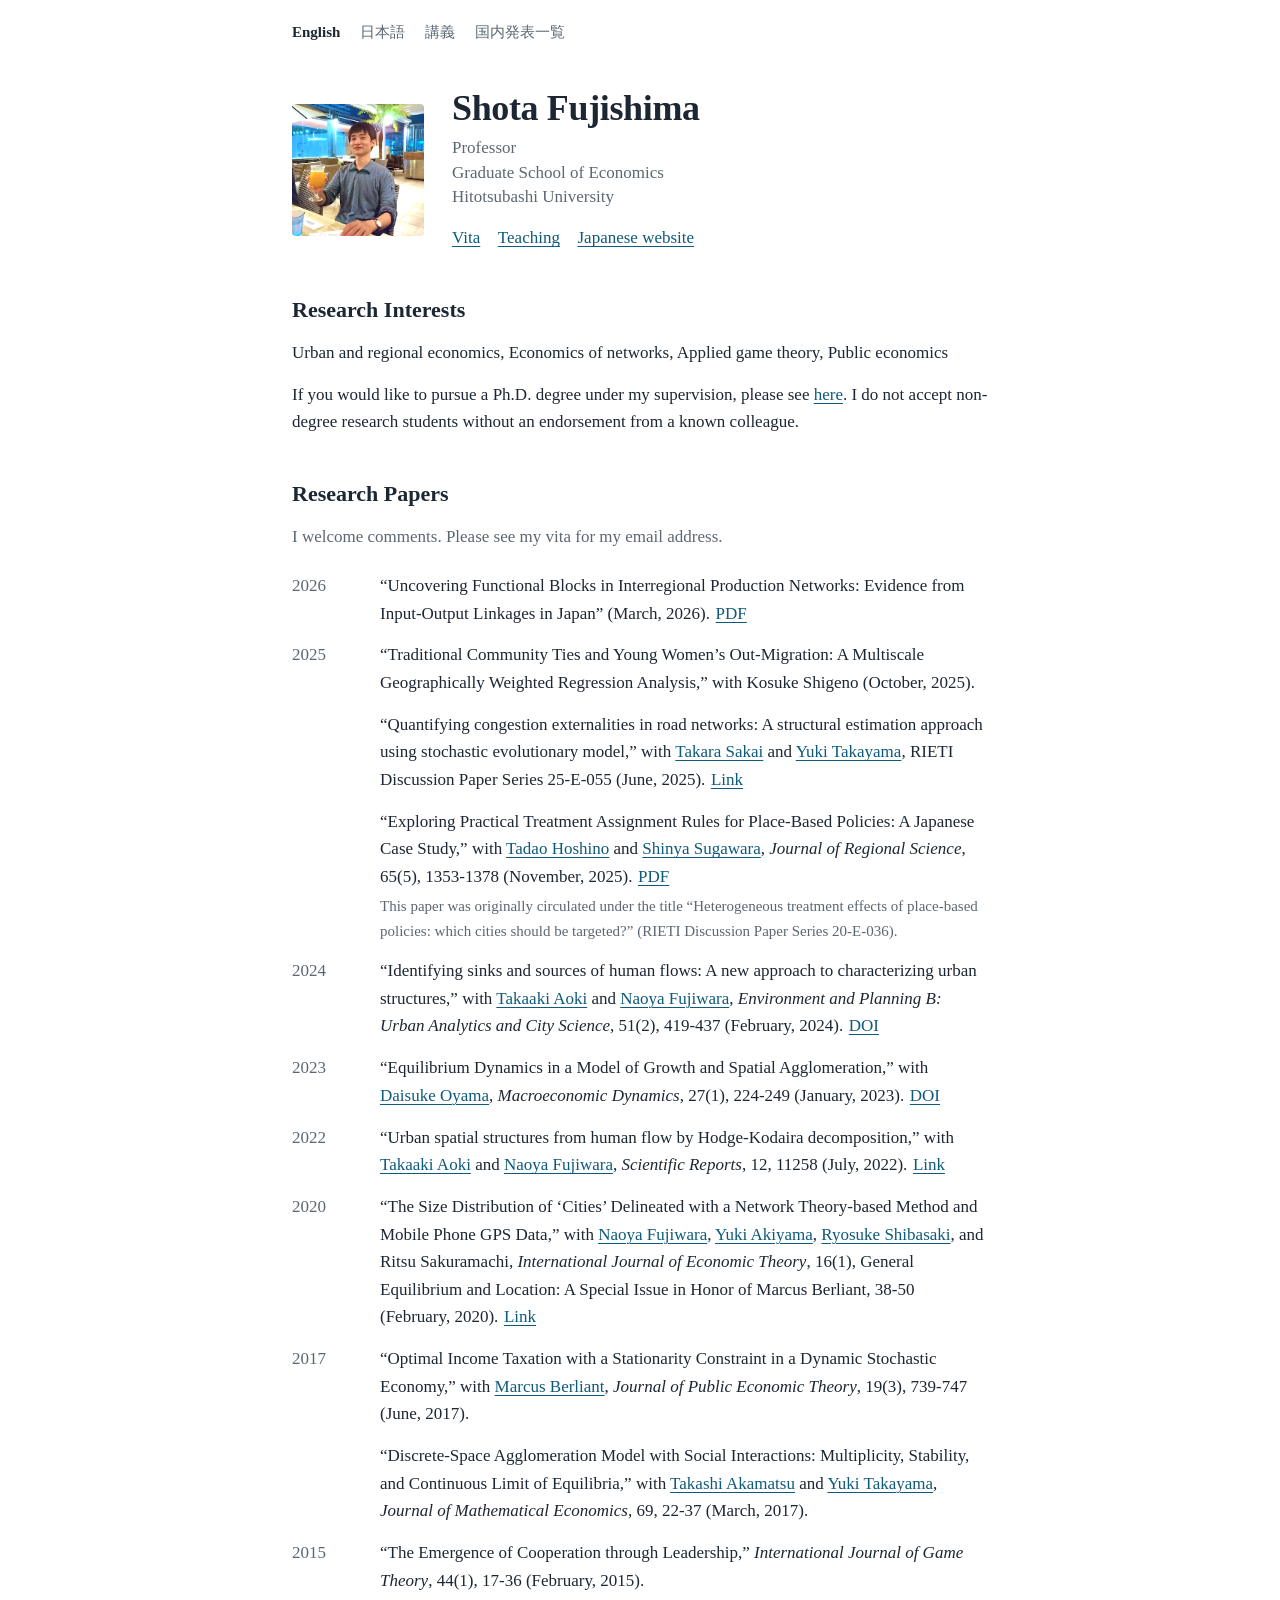
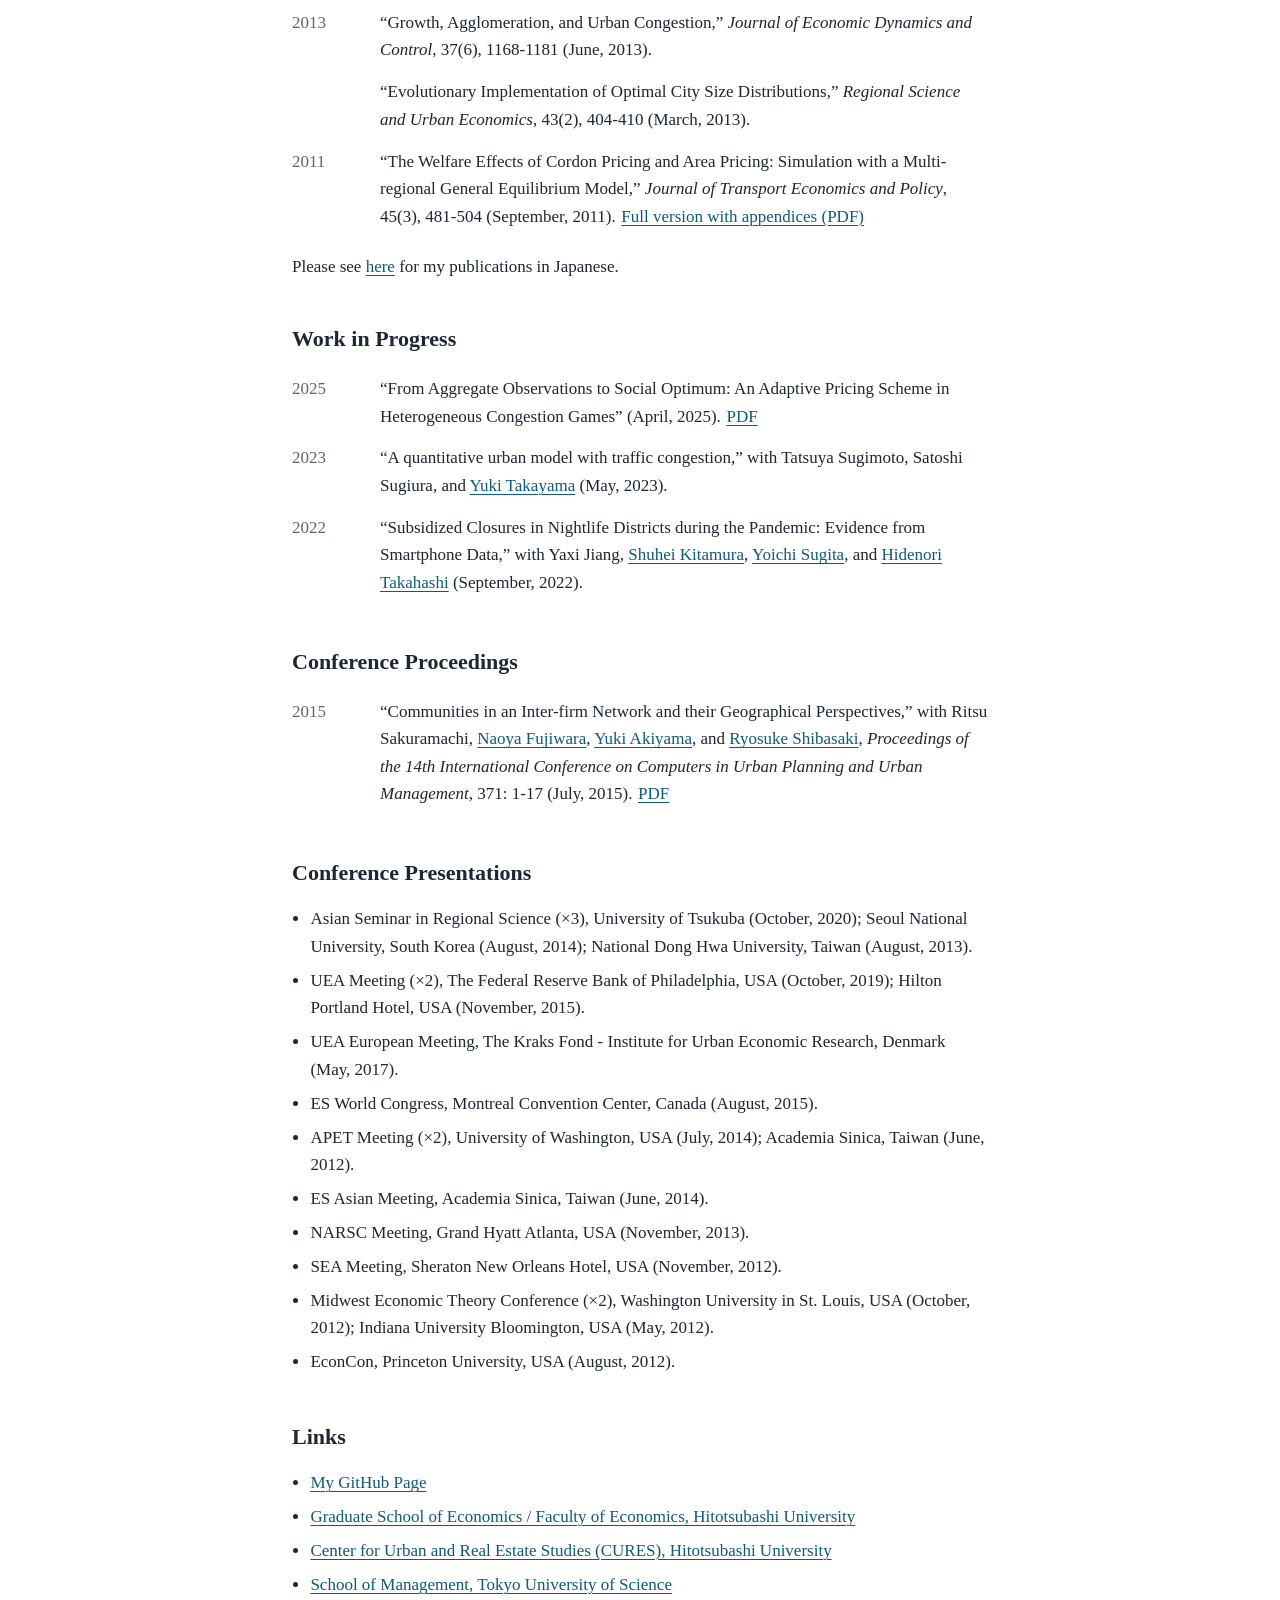
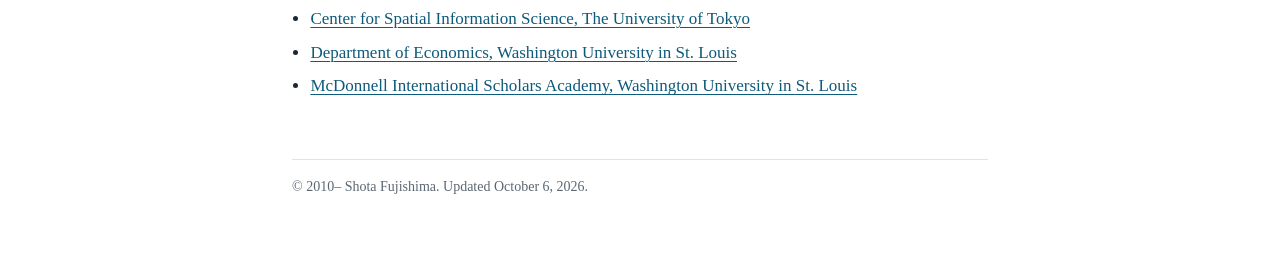
==== index.html @ 6ab90890 "Update site 2026-10-06" ====
<!doctype html>
<html lang="en">
<head>
<meta charset="utf-8">
<meta name="viewport" content="width=device-width, initial-scale=1">
<title>Shota Fujishima</title>
<meta name="description" content="Shota Fujishima, Professor, Graduate School of Economics, Hitotsubashi University">
<link rel="stylesheet" href="style.css">
</head>
<body>
<div class="page">
<nav class="sitenav" aria-label="Pages"><a href="index.html" aria-current="page">English</a><a href="jp.html">日本語</a><a href="lectures.html">講義</a><a href="talks-japan.html">国内発表一覧</a></nav>
<main>
<header class="profile"><img src="photo.png" alt="Shota Fujishima" width="132" height="132"><div><h1>Shota Fujishima</h1><p class="role">Professor<br>Graduate School of Economics<br>Hitotsubashi University</p><p class="quick"><a href="vita.pdf">Vita</a><a href="lectures.html">Teaching</a><a href="jp.html">Japanese website</a></p></div></header>
<section><h2>Research Interests</h2>
<p>Urban and regional economics, Economics of networks, Applied game theory, Public economics</p>
<p>If you would like to pursue a Ph.D. degree under my supervision, please see <a href="https://sites.google.com/view/sfujishima/phd-supervision">here</a>. I do not accept non-degree research students without an endorsement from a known colleague.</p>
</section>
<section><h2>Research Papers</h2>
<p class="lead">I welcome comments. Please see my vita for my email address.</p>
<ol class="entries">
<li><span class="when">2026</span><div>“Uncovering Functional Blocks in Interregional Production Networks: Evidence from Input-Output Linkages in Japan” (March, 2026).<a class="res" href="https://arxiv.org/pdf/2603.25300">PDF</a></div></li>
<li><span class="when">2025</span><div>“Traditional Community Ties and Young Women’s Out-Migration: A Multiscale Geographically Weighted Regression Analysis,” with Kosuke Shigeno (October, 2025).</div></li>
<li><span class="when"></span><div>“Quantifying congestion externalities in road networks: A structural estimation approach using stochastic evolutionary model,” with <a href="https://takala4.github.io/cv/index_en.html">Takara Sakai</a> and <a href="https://sites.google.com/view/ytakayama">Yuki Takayama</a>, RIETI Discussion Paper Series 25-E-055 (June, 2025).<a class="res" href="https://www.rieti.go.jp/en/publications/summary/25060004.html">Link</a></div></li>
<li><span class="when"></span><div>“Exploring Practical Treatment Assignment Rules for Place-Based Policies: A Japanese Case Study,” with <a href="https://tadaohoshino.wordpress.com/">Tadao Hoshino</a> and <a href="https://sites.google.com/view/shinya-sugawara/home">Shinya Sugawara</a>, <i>Journal of Regional Science</i>, 65(5), 1353-1378 (November, 2025).<a class="res" href="https://onlinelibrary.wiley.com/doi/epdf/10.1111/jors.70006">PDF</a><p class="sub">This paper was originally circulated under the title “Heterogeneous treatment effects of place-based policies: which cities should be targeted?” (RIETI Discussion Paper Series 20-E-036).</p></div></li>
<li><span class="when">2024</span><div>“Identifying sinks and sources of human flows: A new approach to characterizing urban structures,” with <a href="http://www.ed.kagawa-u.ac.jp/~aoki/">Takaaki Aoki</a> and <a href="https://sites.google.com/site/nfnetz/">Naoya Fujiwara</a>, <i>Environment and Planning B: Urban Analytics and City Science</i>, 51(2), 419-437 (February, 2024).<a class="res" href="https://doi.org/10.1177/23998083231180608">DOI</a></div></li>
<li><span class="when">2023</span><div>“Equilibrium Dynamics in a Model of Growth and Spatial Agglomeration,” with <a href="http://www.oyama.e.u-tokyo.ac.jp/">Daisuke Oyama</a>, <i>Macroeconomic Dynamics</i>, 27(1), 224-249 (January, 2023).<a class="res" href="https://doi.org/10.1017/S1365100521000377">DOI</a></div></li>
<li><span class="when">2022</span><div>“Urban spatial structures from human flow by Hodge-Kodaira decomposition,” with <a href="http://www.ed.kagawa-u.ac.jp/~aoki/">Takaaki Aoki</a> and <a href="https://sites.google.com/site/nfnetz/">Naoya Fujiwara</a>, <i>Scientific Reports</i>, 12, 11258 (July, 2022).<a class="res" href="https://www.nature.com/articles/s41598-022-15512-z">Link</a></div></li>
<li><span class="when">2020</span><div>“The Size Distribution of ‘Cities’ Delineated with a Network Theory-based Method and Mobile Phone GPS Data,” with <a href="https://sites.google.com/site/nfnetz/">Naoya Fujiwara</a>, <a href="http://akiyama-lab.jp/yuki/english.html">Yuki Akiyama</a>, <a href="http://shiba.iis.u-tokyo.ac.jp/home_en/">Ryosuke Shibasaki</a>, and Ritsu Sakuramachi, <i>International Journal of Economic Theory</i>, 16(1), General Equilibrium and Location: A Special Issue in Honor of Marcus Berliant, 38-50 (February, 2020).<a class="res" href="https://doi.org/10.1111/ijet.12254">Link</a></div></li>
<li><span class="when">2017</span><div>“Optimal Income Taxation with a Stationarity Constraint in a Dynamic Stochastic Economy,” with <a href="https://economics.wustl.edu/people/marcus-berliant">Marcus Berliant</a>, <i>Journal of Public Economic Theory</i>, 19(3), 739-747 (June, 2017).</div></li>
<li><span class="when"></span><div>“Discrete-Space Agglomeration Model with Social Interactions: Multiplicity, Stability, and Continuous Limit of Equilibria,” with <a href="http://www.plan.civil.tohoku.ac.jp/~akamatsu/Akamatsu-E.htm">Takashi Akamatsu</a> and <a href="https://sites.google.com/view/ytakayama">Yuki Takayama</a>, <i>Journal of Mathematical Economics</i>, 69, 22-37 (March, 2017).</div></li>
<li><span class="when">2015</span><div>“The Emergence of Cooperation through Leadership,” <i>International Journal of Game Theory</i>, 44(1), 17-36 (February, 2015).</div></li>
<li><span class="when">2013</span><div>“Growth, Agglomeration, and Urban Congestion,” <i>Journal of Economic Dynamics and Control</i>, 37(6), 1168-1181 (June, 2013).</div></li>
<li><span class="when"></span><div>“Evolutionary Implementation of Optimal City Size Distributions,” <i>Regional Science and Urban Economics</i>, 43(2), 404-410 (March, 2013).</div></li>
<li><span class="when">2011</span><div>“The Welfare Effects of Cordon Pricing and Area Pricing: Simulation with a Multi-regional General Equilibrium Model,” <i>Journal of Transport Economics and Policy</i>, 45(3), 481-504 (September, 2011).<a class="res" href="https://drive.google.com/open?id=1Hu38JGtEoyy5T6g7H4Qh8My5uip4waf9">Full version with appendices (PDF)</a></div></li>
</ol>
<p style="margin-top:1rem">Please see <a href="jp.html#publications">here</a> for my publications in Japanese.</p>
</section>
<section><h2>Work in Progress</h2>
<ol class="entries">
<li><span class="when">2025</span><div>“From Aggregate Observations to Social Optimum: An Adaptive Pricing Scheme in Heterogeneous Congestion Games” (April, 2025).<a class="res" href="https://arxiv.org/pdf/2512.17157">PDF</a></div></li>
<li><span class="when">2023</span><div>“A quantitative urban model with traffic congestion,” with Tatsuya Sugimoto, Satoshi Sugiura, and <a href="https://sites.google.com/view/ytakayama">Yuki Takayama</a> (May, 2023).</div></li>
<li><span class="when">2022</span><div>“Subsidized Closures in Nightlife Districts during the Pandemic: Evidence from Smartphone Data,” with Yaxi Jiang, <a href="https://sites.google.com/site/shuheikitamura/">Shuhei Kitamura</a>, <a href="https://sites.google.com/site/yoichisugita/">Yoichi Sugita</a>, and <a href="https://sites.google.com/site/hidenoritakahashiutoronto/">Hidenori Takahashi</a> (September, 2022).</div></li>
</ol>
</section>
<section><h2>Conference Proceedings</h2>
<ol class="entries">
<li><span class="when">2015</span><div>“Communities in an Inter-firm Network and their Geographical Perspectives,” with Ritsu Sakuramachi, <a href="https://sites.google.com/site/nfnetz/">Naoya Fujiwara</a>, <a href="http://akiyama-lab.jp/yuki/english.html">Yuki Akiyama</a>, and <a href="http://shiba.iis.u-tokyo.ac.jp/home_en/">Ryosuke Shibasaki</a>, <i>Proceedings of the 14th International Conference on Computers in Urban Planning and Urban Management</i>, 371: 1-17 (July, 2015).<a class="res" href="http://web.mit.edu/cron/project/CUPUM2015/proceedings/Content/analytics/371_sakuramachi_h.pdf">PDF</a></div></li>
</ol>
</section>
<section><h2>Conference Presentations</h2>
<ul class="plain">
<li>Asian Seminar in Regional Science (×3), University of Tsukuba (October, 2020); Seoul National University, South Korea (August, 2014); National Dong Hwa University, Taiwan (August, 2013).</li>
<li>UEA Meeting (×2), The Federal Reserve Bank of Philadelphia, USA (October, 2019); Hilton Portland Hotel, USA (November, 2015).</li>
<li>UEA European Meeting, The Kraks Fond - Institute for Urban Economic Research, Denmark (May, 2017).</li>
<li>ES World Congress, Montreal Convention Center, Canada (August, 2015).</li>
<li>APET Meeting (×2), University of Washington, USA (July, 2014); Academia Sinica, Taiwan (June, 2012).</li>
<li>ES Asian Meeting, Academia Sinica, Taiwan (June, 2014).</li>
<li>NARSC Meeting, Grand Hyatt Atlanta, USA (November, 2013).</li>
<li>SEA Meeting, Sheraton New Orleans Hotel, USA (November, 2012).</li>
<li>Midwest Economic Theory Conference (×2), Washington University in St. Louis, USA (October, 2012); Indiana University Bloomington, USA (May, 2012).</li>
<li>EconCon, Princeton University, USA (August, 2012).</li>
</ul>
</section>
<section><h2>Links</h2>
<ul class="plain">
  <li><a href="https://github.com/sfujishima">My GitHub Page</a></li>
  <li><a href="http://www.econ.hit-u.ac.jp/eng/">Graduate School of Economics / Faculty of Economics, Hitotsubashi University</a></li>
  <li><a href="https://cures.hias.hit-u.ac.jp/en/">Center for Urban and Real Estate Studies (CURES), Hitotsubashi University</a></li>
  <li><a href="http://www.tus.ac.jp/en/fac/keiei/">School of Management, Tokyo University of Science</a></li>
  <li><a href="http://www.csis.u-tokyo.ac.jp/en/">Center for Spatial Information Science, The University of Tokyo</a></li>
  <li><a href="http://economics.wustl.edu/">Department of Economics, Washington University in St. Louis</a></li>
  <li><a href="http://mcdonnell.wustl.edu/">McDonnell International Scholars Academy, Washington University in St. Louis</a></li>
</ul>
</section>
</main>
<footer>© 2010– Shota Fujishima. Updated October 6, 2026.</footer>
</div>
</body>
</html>
---- style.css ----
/* サイト全体の見た目。色と文字はここで変えられます。 */
:root {
  --paper: #ffffff;
  --ink: #1d2733;
  --muted: #5c6773;
  --rule: #dfe4e8;
  --accent: #0e5a7a;
  --gutter: 4.5rem;          /* 年を置く左の列の幅 */
}
@media (prefers-color-scheme: dark) {
  :root {
    --paper: #14191f;
    --ink: #e4e8ec;
    --muted: #9aa5b1;
    --rule: #2c3540;
    --accent: #7cc4e0;
  }
}

* { box-sizing: border-box; }
html { -webkit-text-size-adjust: 100%; }
body {
  margin: 0;
  background: var(--paper);
  color: var(--ink);
  font-size: 1.0625rem;
  line-height: 1.62;
}
html[lang="en"] body {
  font-family: Charter, "Bitstream Charter", "Sitka Text", Cambria, Georgia, serif;
}
html[lang="ja"] body {
  font-family: "Hiragino Sans", "Hiragino Kaku Gothic ProN", "Yu Gothic Medium",
    "Yu Gothic", "Noto Sans JP", Meiryo, sans-serif;
  font-size: 1rem;
  line-height: 1.8;
}

.page { max-width: 46rem; margin: 0 auto; padding: 0 1.25rem 4rem; }

a { color: var(--accent); text-decoration-thickness: 1px; text-underline-offset: 0.15em; }
a:hover { text-decoration-thickness: 2px; }
a:focus-visible { outline: 2px solid var(--accent); outline-offset: 2px; border-radius: 2px; }

/* ---- 上部のページ切り替え ---- */
.sitenav { display: flex; flex-wrap: wrap; gap: 0.25rem 1.25rem; padding: 1.25rem 0 0; font-size: 0.9375rem; }
.sitenav a { text-decoration: none; color: var(--muted); }
.sitenav a:hover { color: var(--accent); text-decoration: underline; }
.sitenav a[aria-current="page"] { color: var(--ink); font-weight: 600; }

/* ---- 名前と所属 ---- */
.profile { display: flex; gap: 1.75rem; align-items: center; margin: 2.75rem 0 2.5rem; }
.profile img { width: 8.25rem; height: 8.25rem; object-fit: cover; border-radius: 4px; flex: none; }
.profile h1 { margin: 0 0 0.4rem; font-size: 2.25rem; line-height: 1.15; font-weight: 600; letter-spacing: -0.01em; }
html[lang="ja"] .profile h1 { font-size: 2rem; letter-spacing: 0.02em; }
.profile .role { margin: 0; color: var(--muted); line-height: 1.45; }
.profile .quick { margin: 0.9rem 0 0; display: flex; flex-wrap: wrap; gap: 0.2rem 1.1rem; }

/* ---- 見出し ---- */
h2 { margin: 2.75rem 0 0.9rem; font-size: 1.375rem; line-height: 1.3; font-weight: 600; }
h1 { margin: 2.5rem 0 1rem; font-size: 1.75rem; line-height: 1.25; font-weight: 600; }
h3 { margin: 1.75rem 0 0.5rem; font-size: 1.0625rem; font-weight: 600; }
p { margin: 0 0 0.9rem; }
.lead { color: var(--muted); }

/* ---- 年つきの一覧(論文・発表など) ---- */
.entries { list-style: none; margin: 0; padding: 0; }
.entries > li { display: grid; grid-template-columns: var(--gutter) 1fr; column-gap: 1rem; padding: 0.45rem 0; }
.entries .when { color: var(--muted); font-variant-numeric: tabular-nums; }
.entries.wide { --gutter: 11rem; }
.sub { margin: 0.25rem 0 0; font-size: 0.9375rem; color: var(--muted); }
.sub a { margin-right: 0.9rem; }
.res { white-space: nowrap; margin-left: 0.35rem; }

/* ---- ふつうの箇条書き ---- */
.plain { margin: 0; padding-left: 1.15rem; }
.plain li { padding: 0.2rem 0; }

footer { margin-top: 3.5rem; padding-top: 1rem; border-top: 1px solid var(--rule); color: var(--muted); font-size: 0.875rem; }

@media (max-width: 34rem) {
  .profile { flex-direction: column; align-items: flex-start; gap: 1rem; margin-top: 2rem; }
  .profile h1 { font-size: 1.875rem; }
  .entries > li, .entries.wide > li { grid-template-columns: 1fr; }
  .entries .when:empty { display: none; }
  .entries .when { font-size: 0.875rem; }
}
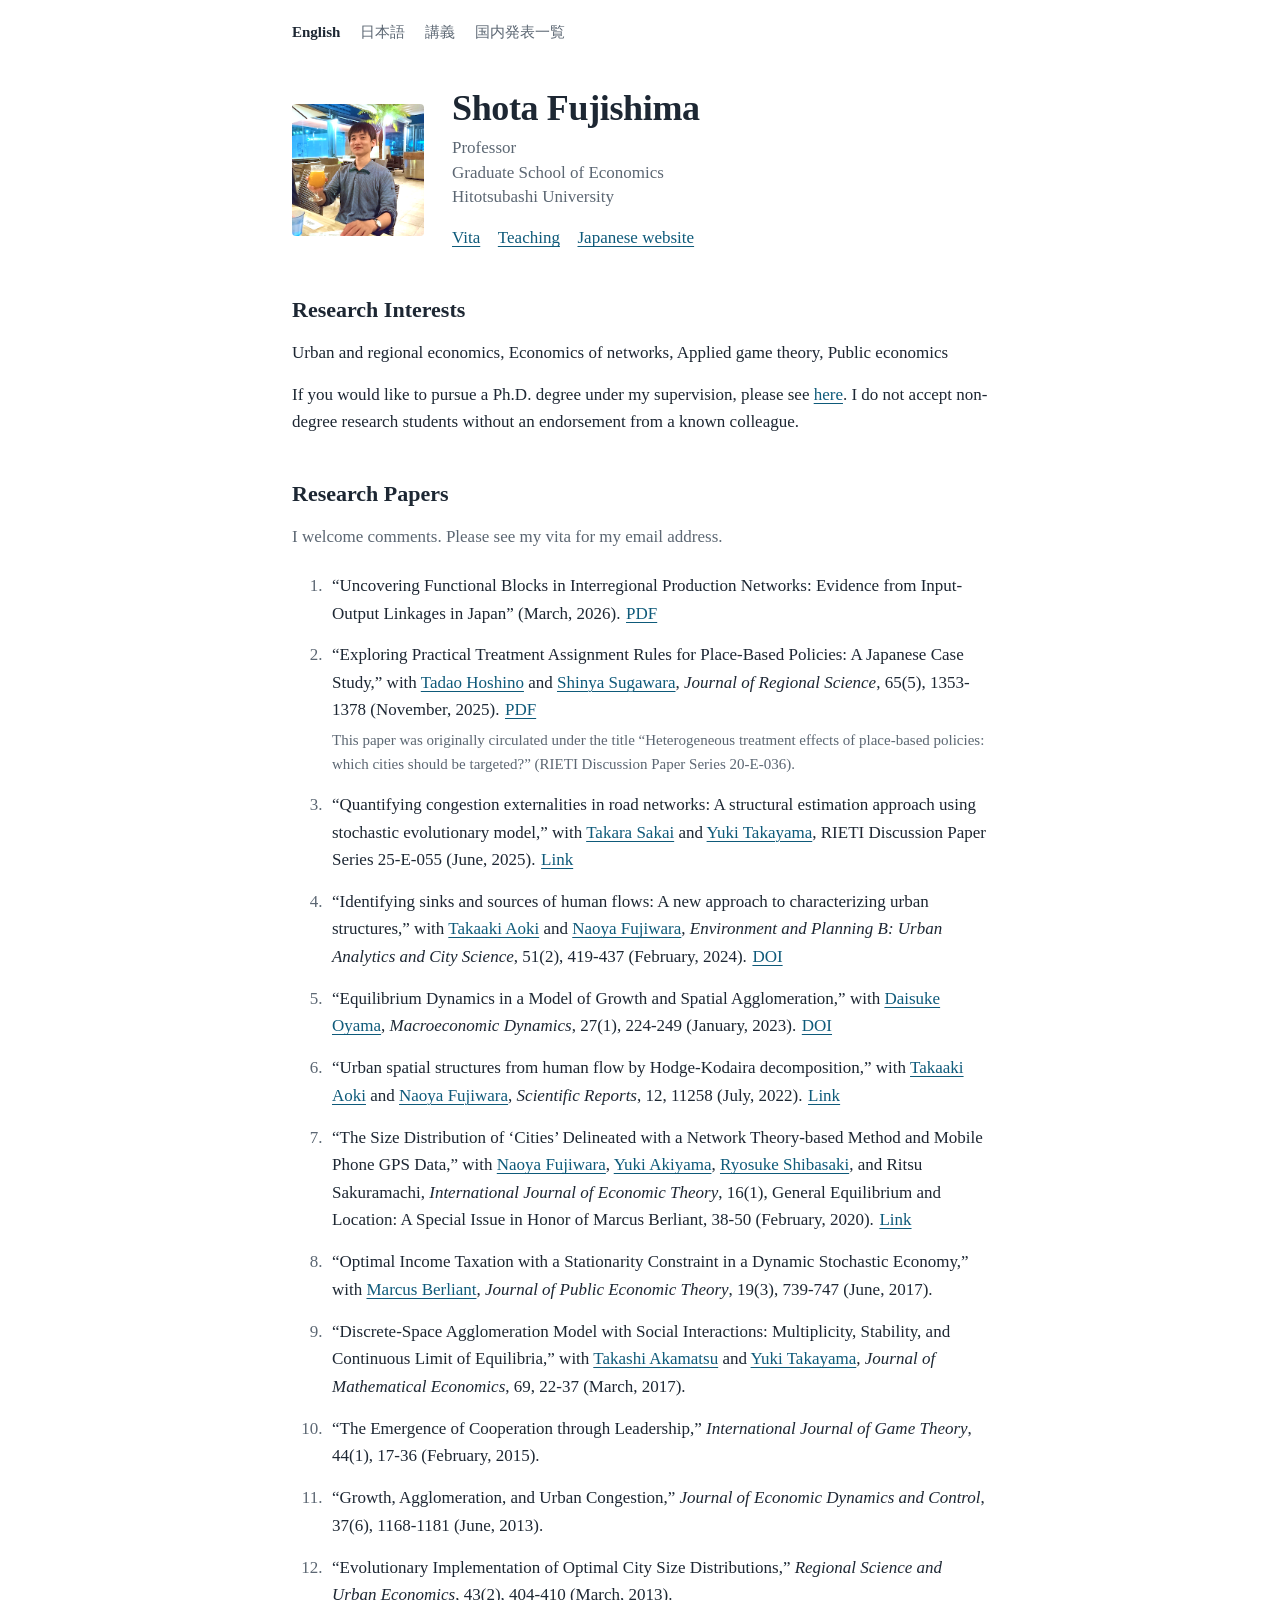
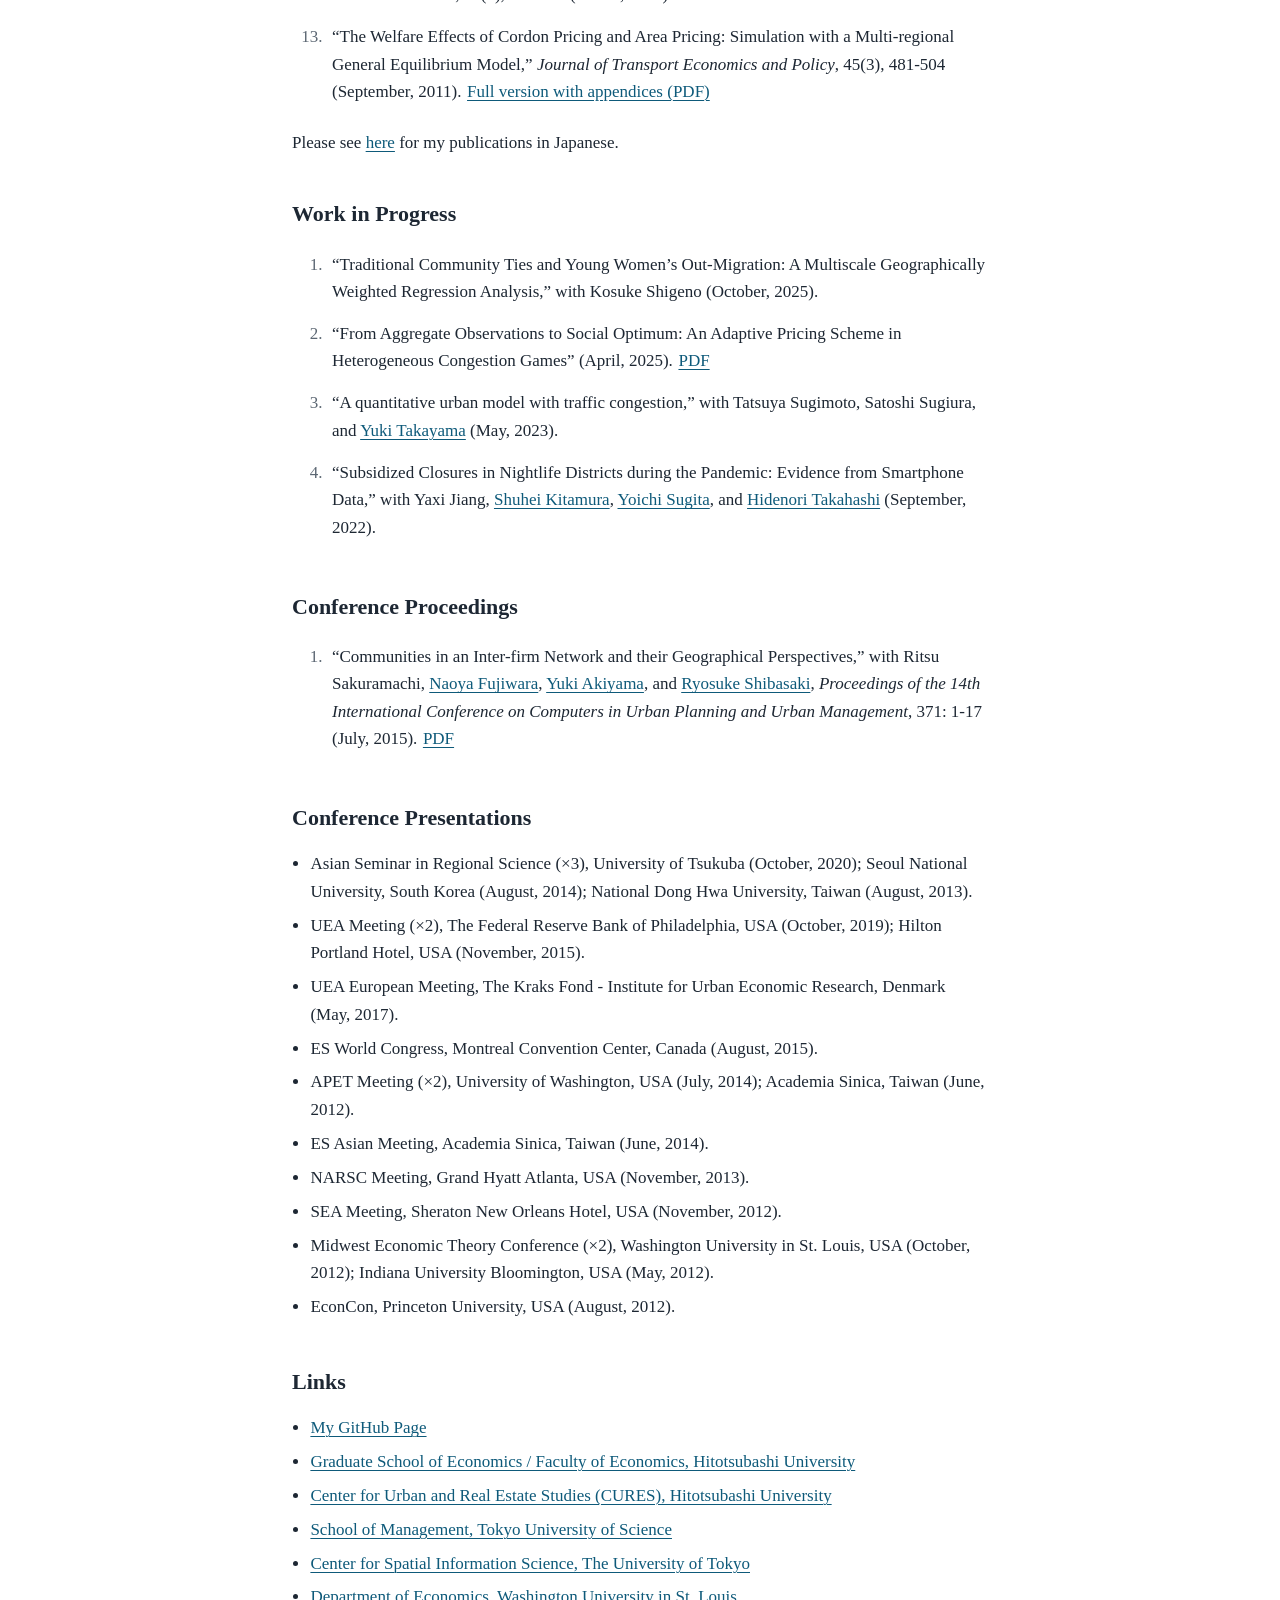
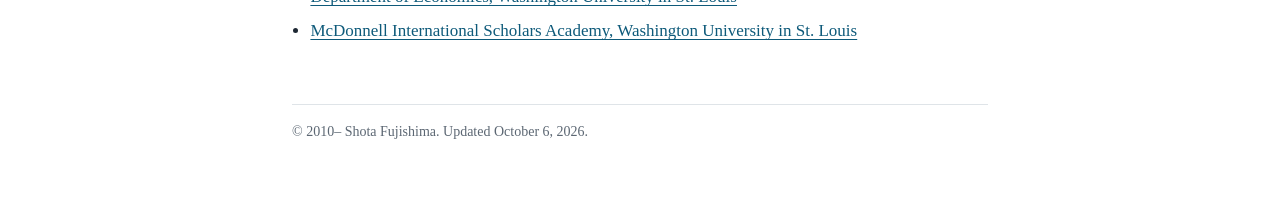
==== commit 3e0f999c: "Update site 2026-10-06" ====
--- a/index.html
+++ b/index.html
@@ -18,34 +18,34 @@
 </section>
 <section><h2>Research Papers</h2>
 <p class="lead">I welcome comments. Please see my vita for my email address.</p>
-<ol class="entries">
-<li><span class="when">2026</span><div>“Uncovering Functional Blocks in Interregional Production Networks: Evidence from Input-Output Linkages in Japan” (March, 2026).<a class="res" href="https://arxiv.org/pdf/2603.25300">PDF</a></div></li>
-<li><span class="when">2025</span><div>“Traditional Community Ties and Young Women’s Out-Migration: A Multiscale Geographically Weighted Regression Analysis,” with Kosuke Shigeno (October, 2025).</div></li>
-<li><span class="when"></span><div>“Quantifying congestion externalities in road networks: A structural estimation approach using stochastic evolutionary model,” with <a href="https://takala4.github.io/cv/index_en.html">Takara Sakai</a> and <a href="https://sites.google.com/view/ytakayama">Yuki Takayama</a>, RIETI Discussion Paper Series 25-E-055 (June, 2025).<a class="res" href="https://www.rieti.go.jp/en/publications/summary/25060004.html">Link</a></div></li>
-<li><span class="when"></span><div>“Exploring Practical Treatment Assignment Rules for Place-Based Policies: A Japanese Case Study,” with <a href="https://tadaohoshino.wordpress.com/">Tadao Hoshino</a> and <a href="https://sites.google.com/view/shinya-sugawara/home">Shinya Sugawara</a>, <i>Journal of Regional Science</i>, 65(5), 1353-1378 (November, 2025).<a class="res" href="https://onlinelibrary.wiley.com/doi/epdf/10.1111/jors.70006">PDF</a><p class="sub">This paper was originally circulated under the title “Heterogeneous treatment effects of place-based policies: which cities should be targeted?” (RIETI Discussion Paper Series 20-E-036).</p></div></li>
-<li><span class="when">2024</span><div>“Identifying sinks and sources of human flows: A new approach to characterizing urban structures,” with <a href="http://www.ed.kagawa-u.ac.jp/~aoki/">Takaaki Aoki</a> and <a href="https://sites.google.com/site/nfnetz/">Naoya Fujiwara</a>, <i>Environment and Planning B: Urban Analytics and City Science</i>, 51(2), 419-437 (February, 2024).<a class="res" href="https://doi.org/10.1177/23998083231180608">DOI</a></div></li>
-<li><span class="when">2023</span><div>“Equilibrium Dynamics in a Model of Growth and Spatial Agglomeration,” with <a href="http://www.oyama.e.u-tokyo.ac.jp/">Daisuke Oyama</a>, <i>Macroeconomic Dynamics</i>, 27(1), 224-249 (January, 2023).<a class="res" href="https://doi.org/10.1017/S1365100521000377">DOI</a></div></li>
-<li><span class="when">2022</span><div>“Urban spatial structures from human flow by Hodge-Kodaira decomposition,” with <a href="http://www.ed.kagawa-u.ac.jp/~aoki/">Takaaki Aoki</a> and <a href="https://sites.google.com/site/nfnetz/">Naoya Fujiwara</a>, <i>Scientific Reports</i>, 12, 11258 (July, 2022).<a class="res" href="https://www.nature.com/articles/s41598-022-15512-z">Link</a></div></li>
-<li><span class="when">2020</span><div>“The Size Distribution of ‘Cities’ Delineated with a Network Theory-based Method and Mobile Phone GPS Data,” with <a href="https://sites.google.com/site/nfnetz/">Naoya Fujiwara</a>, <a href="http://akiyama-lab.jp/yuki/english.html">Yuki Akiyama</a>, <a href="http://shiba.iis.u-tokyo.ac.jp/home_en/">Ryosuke Shibasaki</a>, and Ritsu Sakuramachi, <i>International Journal of Economic Theory</i>, 16(1), General Equilibrium and Location: A Special Issue in Honor of Marcus Berliant, 38-50 (February, 2020).<a class="res" href="https://doi.org/10.1111/ijet.12254">Link</a></div></li>
-<li><span class="when">2017</span><div>“Optimal Income Taxation with a Stationarity Constraint in a Dynamic Stochastic Economy,” with <a href="https://economics.wustl.edu/people/marcus-berliant">Marcus Berliant</a>, <i>Journal of Public Economic Theory</i>, 19(3), 739-747 (June, 2017).</div></li>
-<li><span class="when"></span><div>“Discrete-Space Agglomeration Model with Social Interactions: Multiplicity, Stability, and Continuous Limit of Equilibria,” with <a href="http://www.plan.civil.tohoku.ac.jp/~akamatsu/Akamatsu-E.htm">Takashi Akamatsu</a> and <a href="https://sites.google.com/view/ytakayama">Yuki Takayama</a>, <i>Journal of Mathematical Economics</i>, 69, 22-37 (March, 2017).</div></li>
-<li><span class="when">2015</span><div>“The Emergence of Cooperation through Leadership,” <i>International Journal of Game Theory</i>, 44(1), 17-36 (February, 2015).</div></li>
-<li><span class="when">2013</span><div>“Growth, Agglomeration, and Urban Congestion,” <i>Journal of Economic Dynamics and Control</i>, 37(6), 1168-1181 (June, 2013).</div></li>
-<li><span class="when"></span><div>“Evolutionary Implementation of Optimal City Size Distributions,” <i>Regional Science and Urban Economics</i>, 43(2), 404-410 (March, 2013).</div></li>
-<li><span class="when">2011</span><div>“The Welfare Effects of Cordon Pricing and Area Pricing: Simulation with a Multi-regional General Equilibrium Model,” <i>Journal of Transport Economics and Policy</i>, 45(3), 481-504 (September, 2011).<a class="res" href="https://drive.google.com/open?id=1Hu38JGtEoyy5T6g7H4Qh8My5uip4waf9">Full version with appendices (PDF)</a></div></li>
+<ol class="entries num">
+<li><span class="when">1.</span><div>“Uncovering Functional Blocks in Interregional Production Networks: Evidence from Input-Output Linkages in Japan” (March, 2026).<a class="res" href="https://arxiv.org/pdf/2603.25300">PDF</a></div></li>
+<li><span class="when">2.</span><div>“Exploring Practical Treatment Assignment Rules for Place-Based Policies: A Japanese Case Study,” with <a href="https://tadaohoshino.wordpress.com/">Tadao Hoshino</a> and <a href="https://sites.google.com/view/shinya-sugawara/home">Shinya Sugawara</a>, <i>Journal of Regional Science</i>, 65(5), 1353-1378 (November, 2025).<a class="res" href="https://onlinelibrary.wiley.com/doi/epdf/10.1111/jors.70006">PDF</a><p class="sub">This paper was originally circulated under the title “Heterogeneous treatment effects of place-based policies: which cities should be targeted?” (RIETI Discussion Paper Series 20-E-036).</p></div></li>
+<li><span class="when">3.</span><div>“Quantifying congestion externalities in road networks: A structural estimation approach using stochastic evolutionary model,” with <a href="https://takala4.github.io/cv/index_en.html">Takara Sakai</a> and <a href="https://sites.google.com/view/ytakayama">Yuki Takayama</a>, RIETI Discussion Paper Series 25-E-055 (June, 2025).<a class="res" href="https://www.rieti.go.jp/en/publications/summary/25060004.html">Link</a></div></li>
+<li><span class="when">4.</span><div>“Identifying sinks and sources of human flows: A new approach to characterizing urban structures,” with <a href="http://www.ed.kagawa-u.ac.jp/~aoki/">Takaaki Aoki</a> and <a href="https://sites.google.com/site/nfnetz/">Naoya Fujiwara</a>, <i>Environment and Planning B: Urban Analytics and City Science</i>, 51(2), 419-437 (February, 2024).<a class="res" href="https://doi.org/10.1177/23998083231180608">DOI</a></div></li>
+<li><span class="when">5.</span><div>“Equilibrium Dynamics in a Model of Growth and Spatial Agglomeration,” with <a href="http://www.oyama.e.u-tokyo.ac.jp/">Daisuke Oyama</a>, <i>Macroeconomic Dynamics</i>, 27(1), 224-249 (January, 2023).<a class="res" href="https://doi.org/10.1017/S1365100521000377">DOI</a></div></li>
+<li><span class="when">6.</span><div>“Urban spatial structures from human flow by Hodge-Kodaira decomposition,” with <a href="http://www.ed.kagawa-u.ac.jp/~aoki/">Takaaki Aoki</a> and <a href="https://sites.google.com/site/nfnetz/">Naoya Fujiwara</a>, <i>Scientific Reports</i>, 12, 11258 (July, 2022).<a class="res" href="https://www.nature.com/articles/s41598-022-15512-z">Link</a></div></li>
+<li><span class="when">7.</span><div>“The Size Distribution of ‘Cities’ Delineated with a Network Theory-based Method and Mobile Phone GPS Data,” with <a href="https://sites.google.com/site/nfnetz/">Naoya Fujiwara</a>, <a href="http://akiyama-lab.jp/yuki/english.html">Yuki Akiyama</a>, <a href="http://shiba.iis.u-tokyo.ac.jp/home_en/">Ryosuke Shibasaki</a>, and Ritsu Sakuramachi, <i>International Journal of Economic Theory</i>, 16(1), General Equilibrium and Location: A Special Issue in Honor of Marcus Berliant, 38-50 (February, 2020).<a class="res" href="https://doi.org/10.1111/ijet.12254">Link</a></div></li>
+<li><span class="when">8.</span><div>“Optimal Income Taxation with a Stationarity Constraint in a Dynamic Stochastic Economy,” with <a href="https://economics.wustl.edu/people/marcus-berliant">Marcus Berliant</a>, <i>Journal of Public Economic Theory</i>, 19(3), 739-747 (June, 2017).</div></li>
+<li><span class="when">9.</span><div>“Discrete-Space Agglomeration Model with Social Interactions: Multiplicity, Stability, and Continuous Limit of Equilibria,” with <a href="http://www.plan.civil.tohoku.ac.jp/~akamatsu/Akamatsu-E.htm">Takashi Akamatsu</a> and <a href="https://sites.google.com/view/ytakayama">Yuki Takayama</a>, <i>Journal of Mathematical Economics</i>, 69, 22-37 (March, 2017).</div></li>
+<li><span class="when">10.</span><div>“The Emergence of Cooperation through Leadership,” <i>International Journal of Game Theory</i>, 44(1), 17-36 (February, 2015).</div></li>
+<li><span class="when">11.</span><div>“Growth, Agglomeration, and Urban Congestion,” <i>Journal of Economic Dynamics and Control</i>, 37(6), 1168-1181 (June, 2013).</div></li>
+<li><span class="when">12.</span><div>“Evolutionary Implementation of Optimal City Size Distributions,” <i>Regional Science and Urban Economics</i>, 43(2), 404-410 (March, 2013).</div></li>
+<li><span class="when">13.</span><div>“The Welfare Effects of Cordon Pricing and Area Pricing: Simulation with a Multi-regional General Equilibrium Model,” <i>Journal of Transport Economics and Policy</i>, 45(3), 481-504 (September, 2011).<a class="res" href="https://drive.google.com/open?id=1Hu38JGtEoyy5T6g7H4Qh8My5uip4waf9">Full version with appendices (PDF)</a></div></li>
 </ol>
 <p style="margin-top:1rem">Please see <a href="jp.html#publications">here</a> for my publications in Japanese.</p>
 </section>
 <section><h2>Work in Progress</h2>
-<ol class="entries">
-<li><span class="when">2025</span><div>“From Aggregate Observations to Social Optimum: An Adaptive Pricing Scheme in Heterogeneous Congestion Games” (April, 2025).<a class="res" href="https://arxiv.org/pdf/2512.17157">PDF</a></div></li>
-<li><span class="when">2023</span><div>“A quantitative urban model with traffic congestion,” with Tatsuya Sugimoto, Satoshi Sugiura, and <a href="https://sites.google.com/view/ytakayama">Yuki Takayama</a> (May, 2023).</div></li>
-<li><span class="when">2022</span><div>“Subsidized Closures in Nightlife Districts during the Pandemic: Evidence from Smartphone Data,” with Yaxi Jiang, <a href="https://sites.google.com/site/shuheikitamura/">Shuhei Kitamura</a>, <a href="https://sites.google.com/site/yoichisugita/">Yoichi Sugita</a>, and <a href="https://sites.google.com/site/hidenoritakahashiutoronto/">Hidenori Takahashi</a> (September, 2022).</div></li>
+<ol class="entries num">
+<li><span class="when">1.</span><div>“Traditional Community Ties and Young Women’s Out-Migration: A Multiscale Geographically Weighted Regression Analysis,” with Kosuke Shigeno (October, 2025).</div></li>
+<li><span class="when">2.</span><div>“From Aggregate Observations to Social Optimum: An Adaptive Pricing Scheme in Heterogeneous Congestion Games” (April, 2025).<a class="res" href="https://arxiv.org/pdf/2512.17157">PDF</a></div></li>
+<li><span class="when">3.</span><div>“A quantitative urban model with traffic congestion,” with Tatsuya Sugimoto, Satoshi Sugiura, and <a href="https://sites.google.com/view/ytakayama">Yuki Takayama</a> (May, 2023).</div></li>
+<li><span class="when">4.</span><div>“Subsidized Closures in Nightlife Districts during the Pandemic: Evidence from Smartphone Data,” with Yaxi Jiang, <a href="https://sites.google.com/site/shuheikitamura/">Shuhei Kitamura</a>, <a href="https://sites.google.com/site/yoichisugita/">Yoichi Sugita</a>, and <a href="https://sites.google.com/site/hidenoritakahashiutoronto/">Hidenori Takahashi</a> (September, 2022).</div></li>
 </ol>
 </section>
 <section><h2>Conference Proceedings</h2>
-<ol class="entries">
-<li><span class="when">2015</span><div>“Communities in an Inter-firm Network and their Geographical Perspectives,” with Ritsu Sakuramachi, <a href="https://sites.google.com/site/nfnetz/">Naoya Fujiwara</a>, <a href="http://akiyama-lab.jp/yuki/english.html">Yuki Akiyama</a>, and <a href="http://shiba.iis.u-tokyo.ac.jp/home_en/">Ryosuke Shibasaki</a>, <i>Proceedings of the 14th International Conference on Computers in Urban Planning and Urban Management</i>, 371: 1-17 (July, 2015).<a class="res" href="http://web.mit.edu/cron/project/CUPUM2015/proceedings/Content/analytics/371_sakuramachi_h.pdf">PDF</a></div></li>
+<ol class="entries num">
+<li><span class="when">1.</span><div>“Communities in an Inter-firm Network and their Geographical Perspectives,” with Ritsu Sakuramachi, <a href="https://sites.google.com/site/nfnetz/">Naoya Fujiwara</a>, <a href="http://akiyama-lab.jp/yuki/english.html">Yuki Akiyama</a>, and <a href="http://shiba.iis.u-tokyo.ac.jp/home_en/">Ryosuke Shibasaki</a>, <i>Proceedings of the 14th International Conference on Computers in Urban Planning and Urban Management</i>, 371: 1-17 (July, 2015).<a class="res" href="http://web.mit.edu/cron/project/CUPUM2015/proceedings/Content/analytics/371_sakuramachi_h.pdf">PDF</a></div></li>
 </ol>
 </section>
 <section><h2>Conference Presentations</h2>
--- a/style.css
+++ b/style.css
@@ -68,6 +68,9 @@
 .entries > li { display: grid; grid-template-columns: var(--gutter) 1fr; column-gap: 1rem; padding: 0.45rem 0; }
 .entries .when { color: var(--muted); font-variant-numeric: tabular-nums; }
 .entries.wide { --gutter: 11rem; }
+.entries.num { --gutter: 1.9rem; }          /* 通し番号つきの一覧 */
+.entries.num > li { column-gap: 0.6rem; }
+.entries.num .when { text-align: right; }
 .sub { margin: 0.25rem 0 0; font-size: 0.9375rem; color: var(--muted); }
 .sub a { margin-right: 0.9rem; }
 .res { white-space: nowrap; margin-left: 0.35rem; }
@@ -84,4 +87,6 @@
   .entries > li, .entries.wide > li { grid-template-columns: 1fr; }
   .entries .when:empty { display: none; }
   .entries .when { font-size: 0.875rem; }
+  .entries.num > li { grid-template-columns: var(--gutter) 1fr; }
+  .entries.num .when { font-size: inherit; }
 }
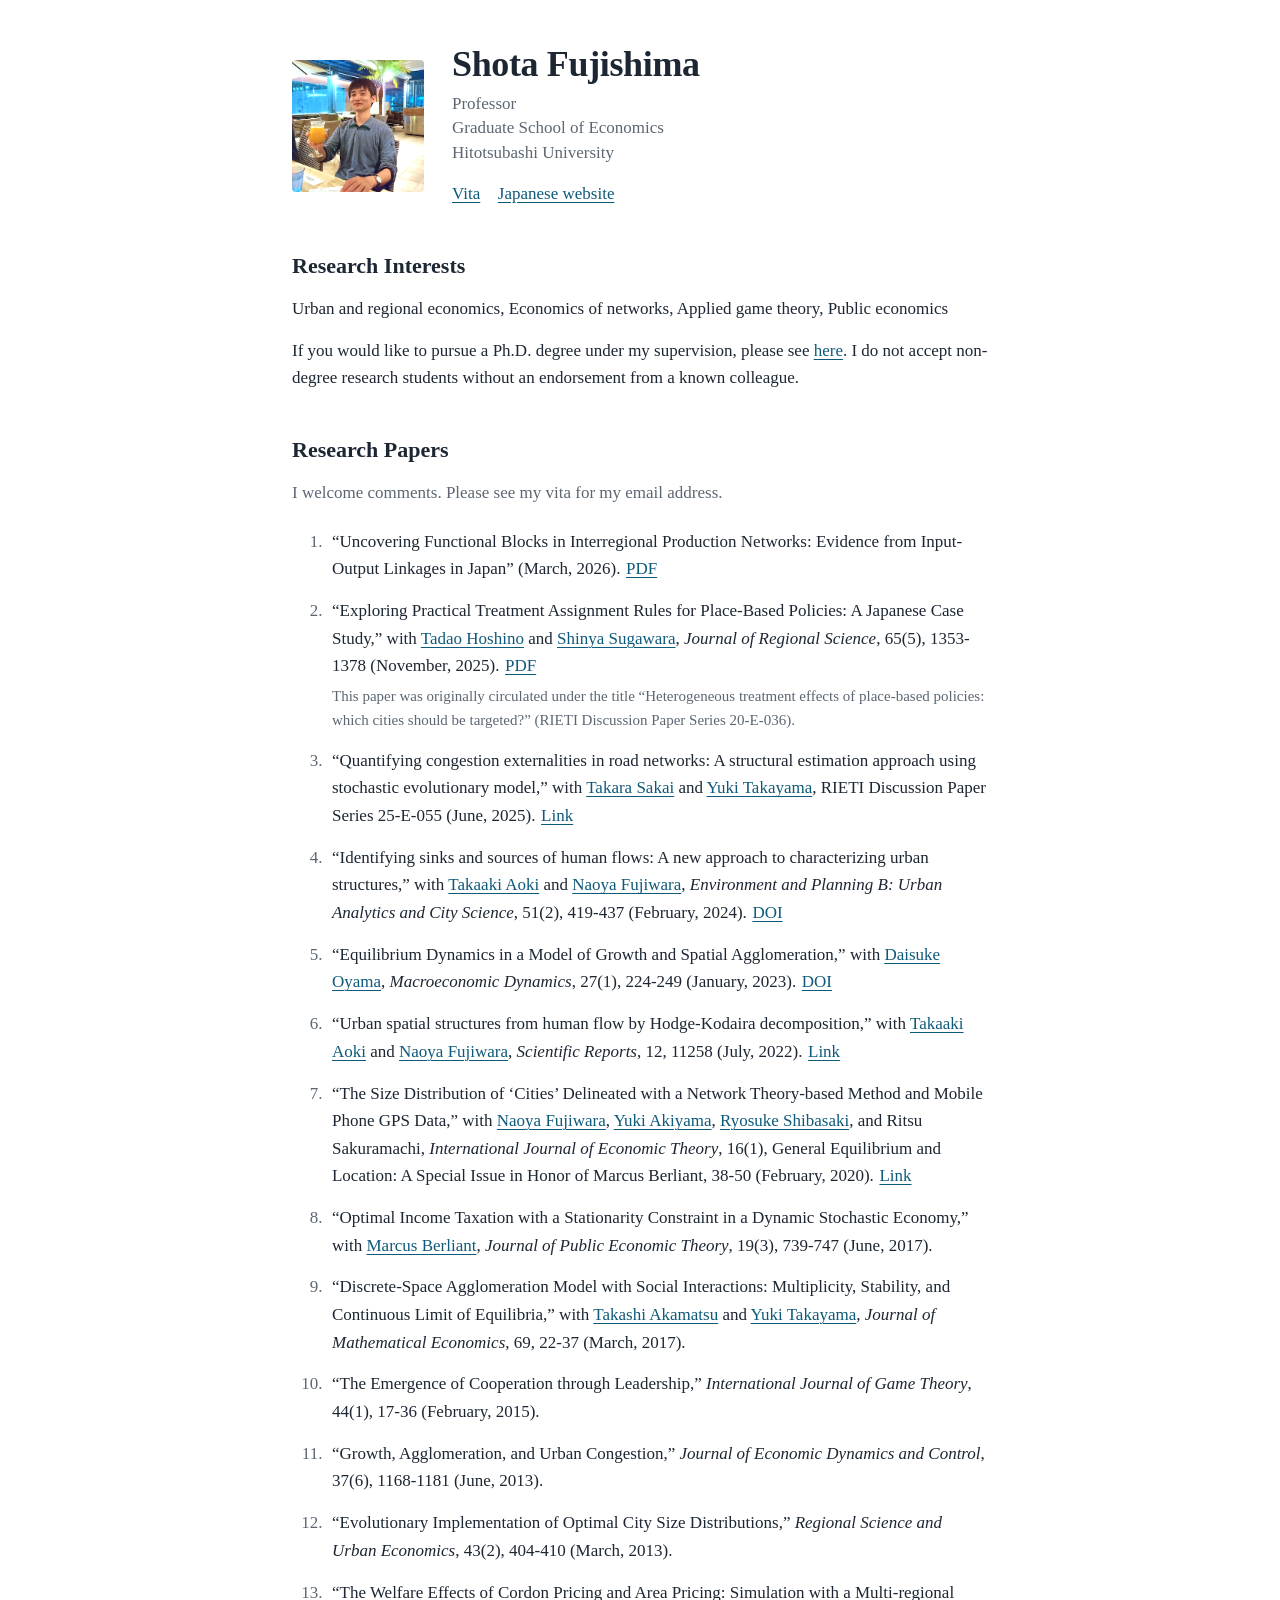
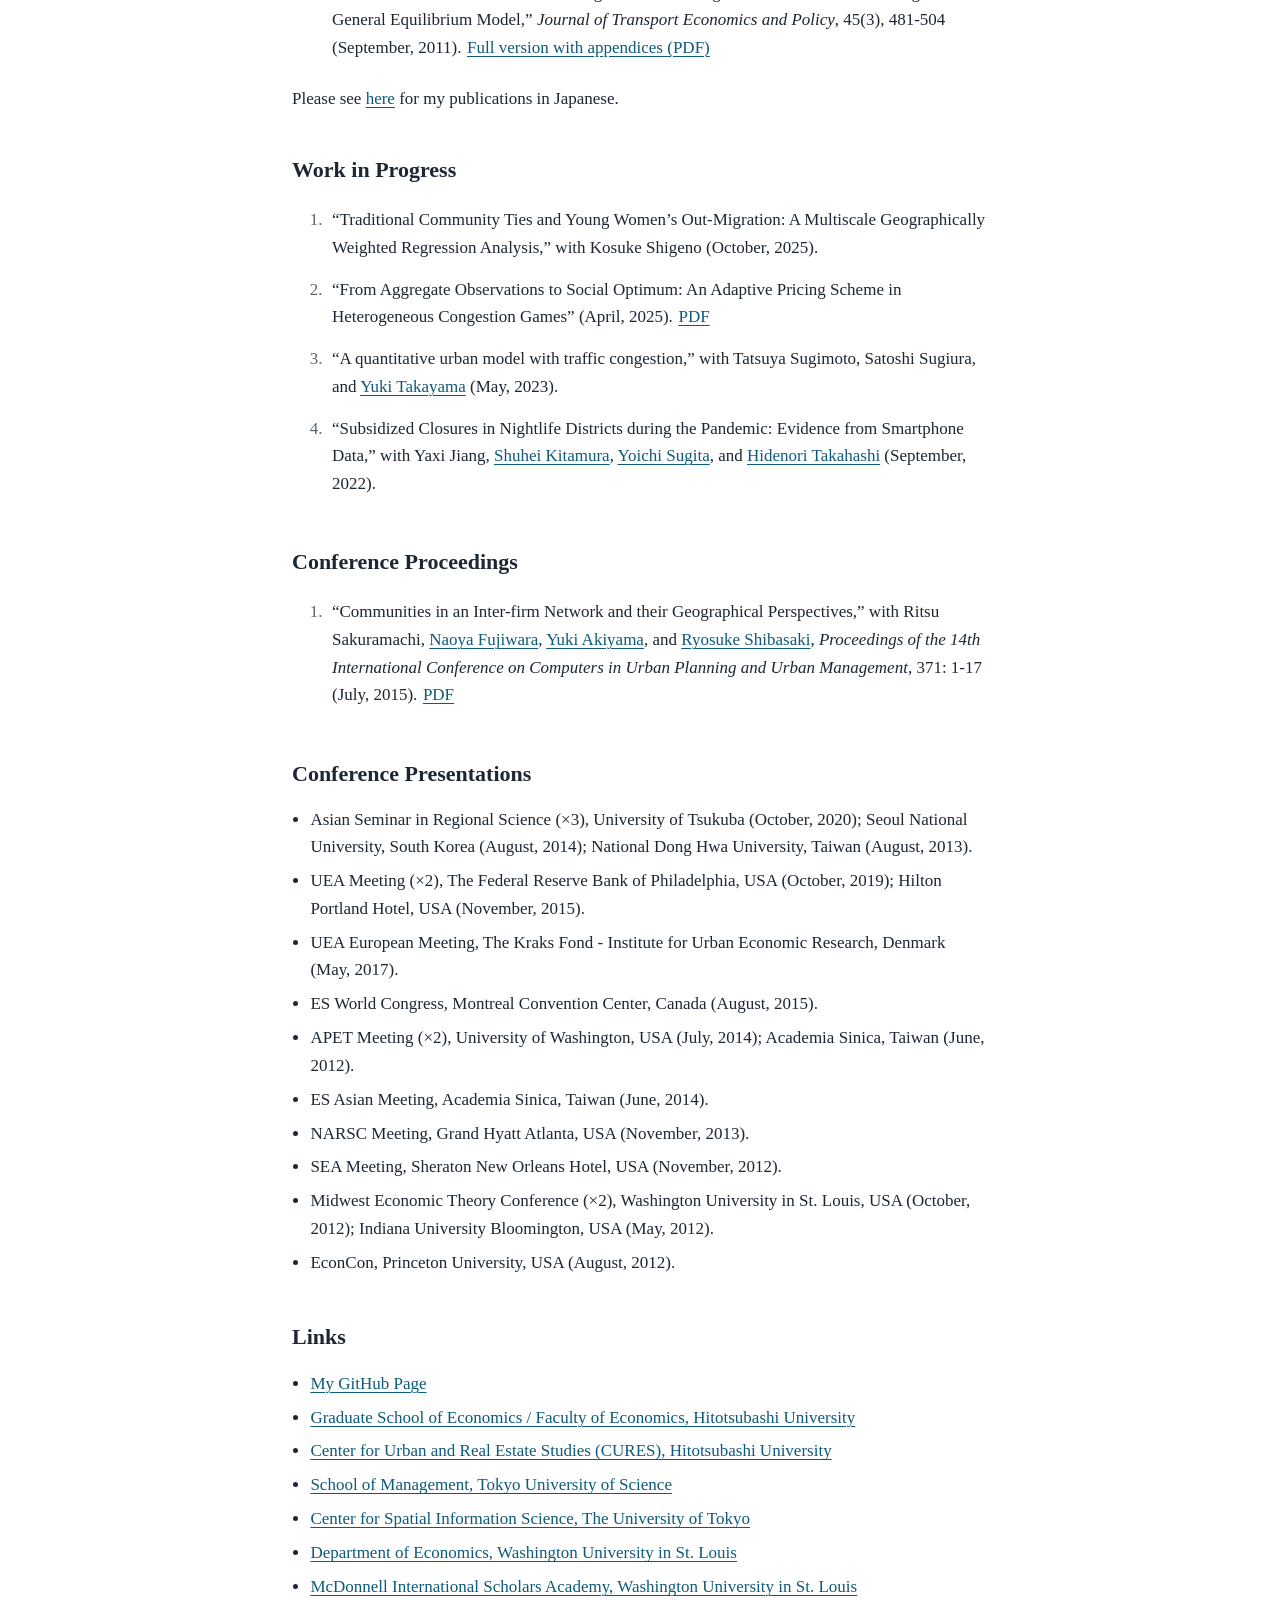
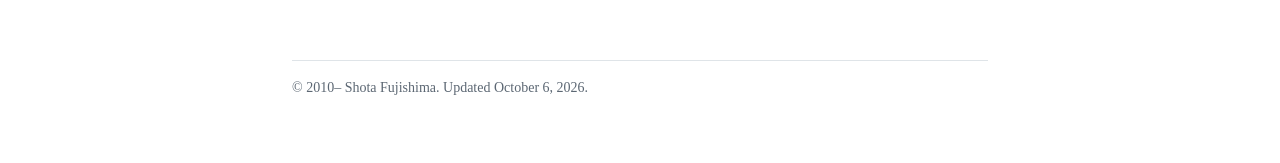
==== commit 95a040eb: "Update site 2026-10-06" ====
--- a/index.html
+++ b/index.html
@@ -9,9 +9,9 @@
 </head>
 <body>
 <div class="page">
-<nav class="sitenav" aria-label="Pages"><a href="index.html" aria-current="page">English</a><a href="jp.html">日本語</a><a href="lectures.html">講義</a><a href="talks-japan.html">国内発表一覧</a></nav>
+
 <main>
-<header class="profile"><img src="photo.png" alt="Shota Fujishima" width="132" height="132"><div><h1>Shota Fujishima</h1><p class="role">Professor<br>Graduate School of Economics<br>Hitotsubashi University</p><p class="quick"><a href="vita.pdf">Vita</a><a href="lectures.html">Teaching</a><a href="jp.html">Japanese website</a></p></div></header>
+<header class="profile"><img src="photo.png" alt="Shota Fujishima" width="132" height="132"><div><h1>Shota Fujishima</h1><p class="role">Professor<br>Graduate School of Economics<br>Hitotsubashi University</p><p class="quick"><a href="vita.pdf">Vita</a><a href="jp.html">Japanese website</a></p></div></header>
 <section><h2>Research Interests</h2>
 <p>Urban and regional economics, Economics of networks, Applied game theory, Public economics</p>
 <p>If you would like to pursue a Ph.D. degree under my supervision, please see <a href="https://sites.google.com/view/sfujishima/phd-supervision">here</a>. I do not accept non-degree research students without an endorsement from a known colleague.</p>
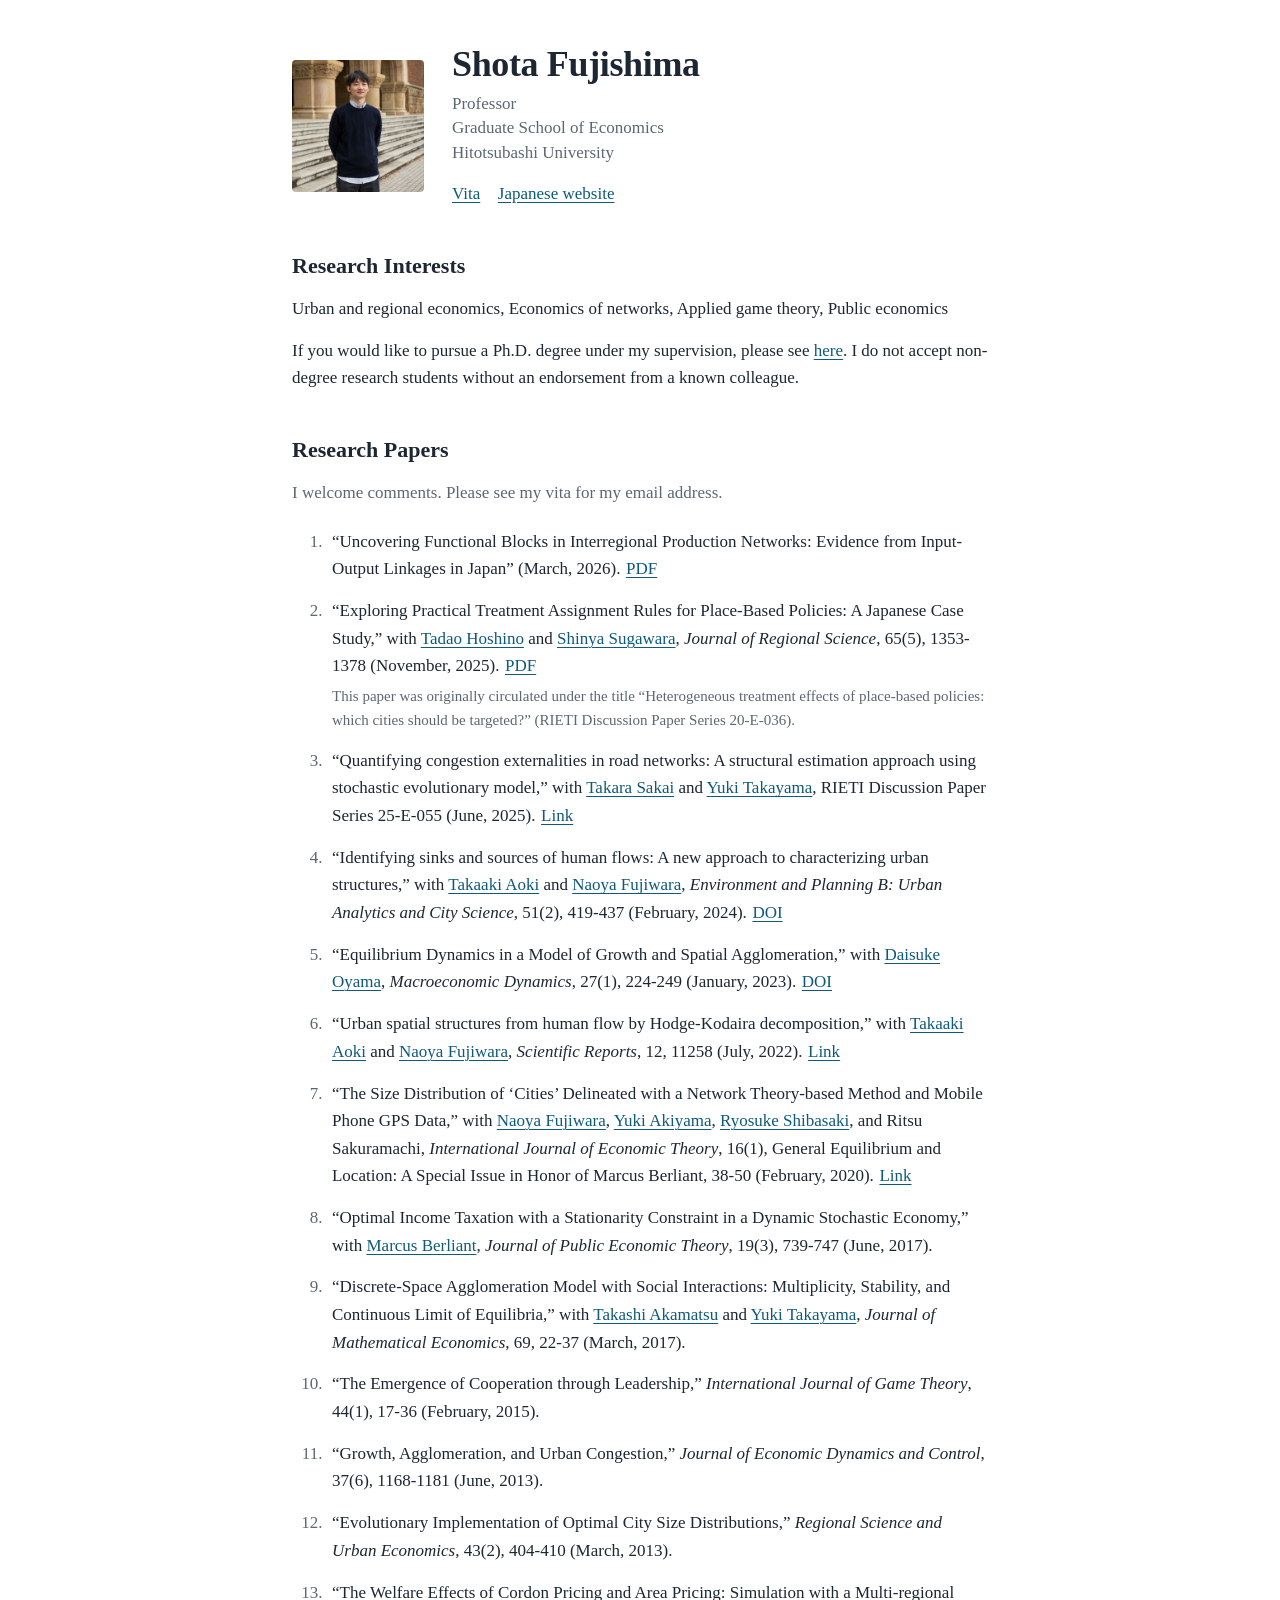
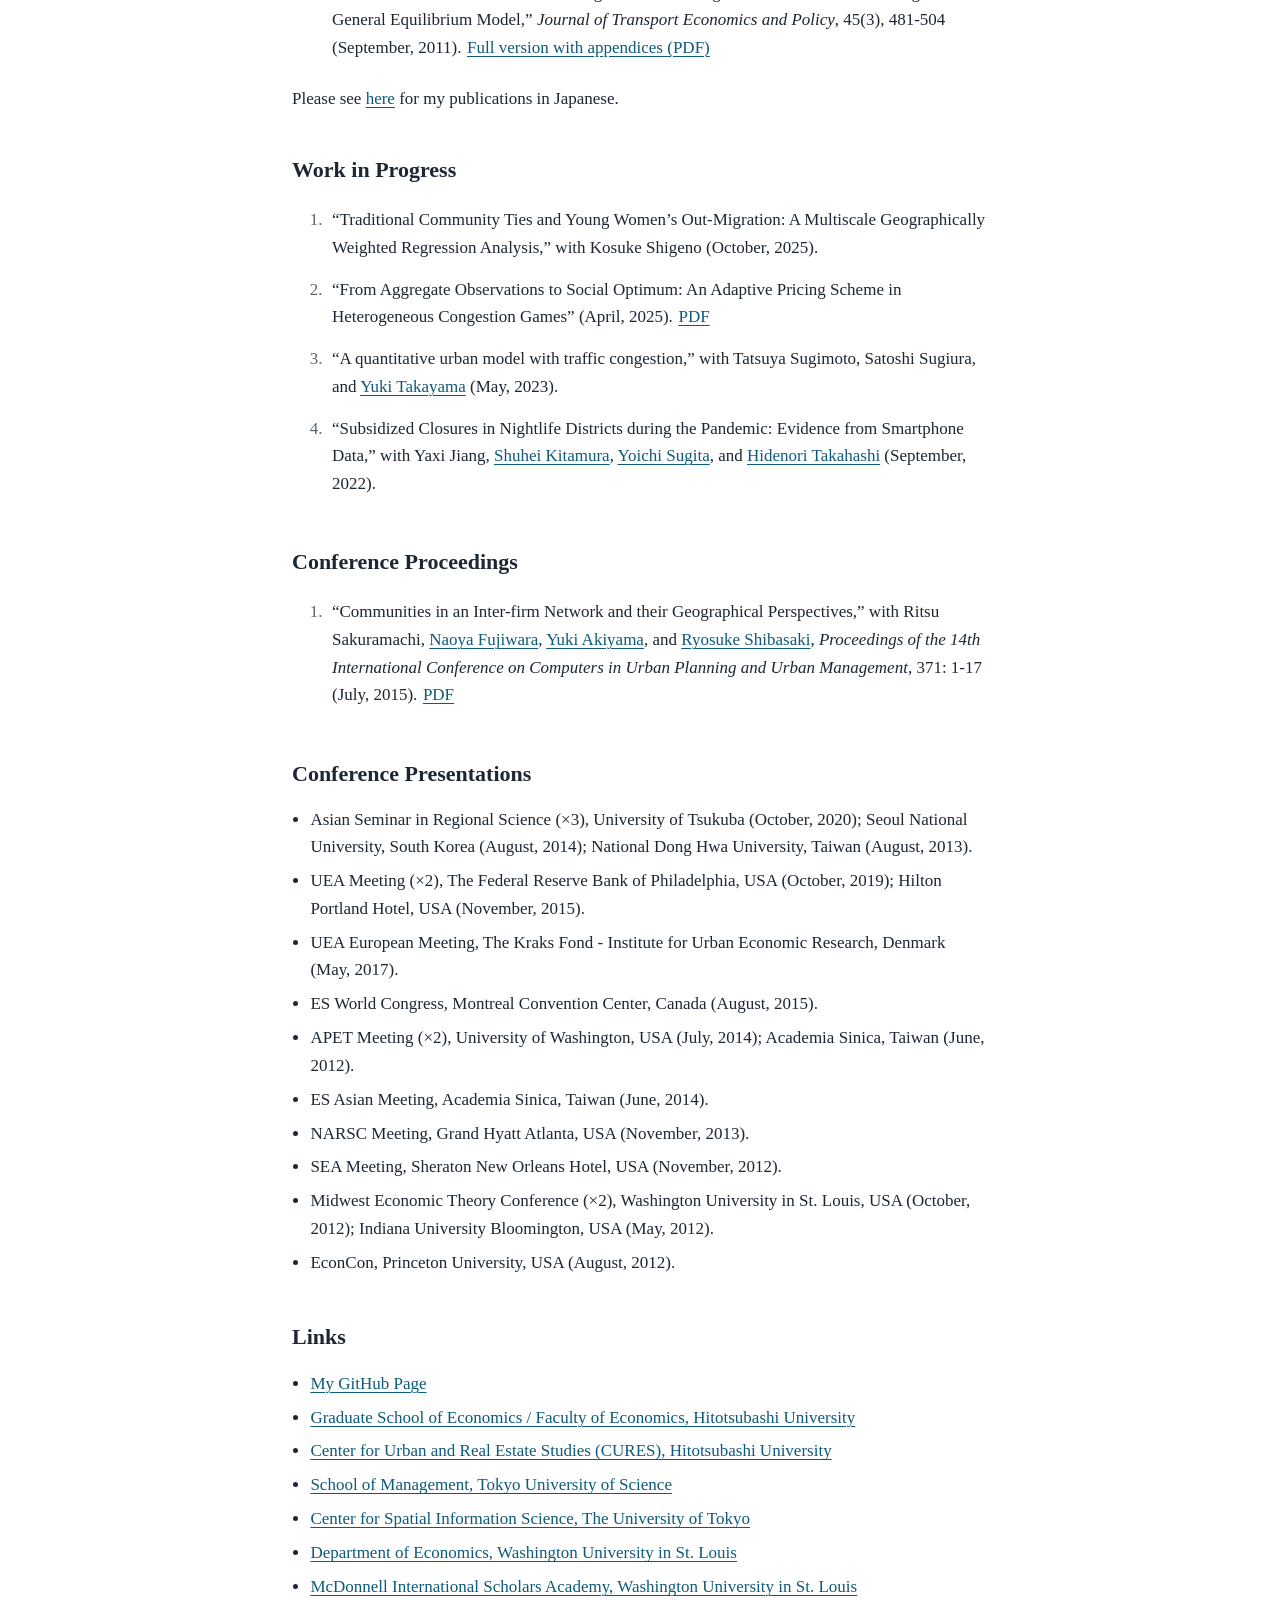
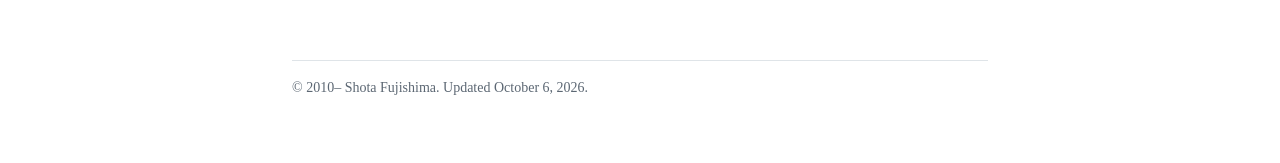
==== commit f83fe94f: "Update site 2026-10-06" ====
--- a/index.html
+++ b/index.html
@@ -14,7 +14,7 @@
 <header class="profile"><img src="photo.png" alt="Shota Fujishima" width="132" height="132"><div><h1>Shota Fujishima</h1><p class="role">Professor<br>Graduate School of Economics<br>Hitotsubashi University</p><p class="quick"><a href="vita.pdf">Vita</a><a href="jp.html">Japanese website</a></p></div></header>
 <section><h2>Research Interests</h2>
 <p>Urban and regional economics, Economics of networks, Applied game theory, Public economics</p>
-<p>If you would like to pursue a Ph.D. degree under my supervision, please see <a href="https://sites.google.com/view/sfujishima/phd-supervision">here</a>. I do not accept non-degree research students without an endorsement from a known colleague.</p>
+<p>If you would like to pursue a Ph.D. degree under my supervision, please see <a href="phd-supervision.html">here</a>. I do not accept non-degree research students without an endorsement from a known colleague.</p>
 </section>
 <section><h2>Research Papers</h2>
 <p class="lead">I welcome comments. Please see my vita for my email address.</p>
--- a/style.css
+++ b/style.css
@@ -67,13 +67,23 @@
 .entries { list-style: none; margin: 0; padding: 0; }
 .entries > li { display: grid; grid-template-columns: var(--gutter) 1fr; column-gap: 1rem; padding: 0.45rem 0; }
 .entries .when { color: var(--muted); font-variant-numeric: tabular-nums; }
-.entries.wide { --gutter: 11rem; }
+/* 期間つきの一覧(職歴)。左の列の幅は、いちばん長い期間に自動で合わせる */
+.entries.wide { display: grid; grid-template-columns: max-content 1fr; column-gap: 1.5rem; }
+.entries.wide > li { display: contents; }
+.entries.wide > li > * { padding: 0.45rem 0; }
+.entries.wide .when { white-space: nowrap; }
 .entries.num { --gutter: 1.9rem; }          /* 通し番号つきの一覧 */
 .entries.num > li { column-gap: 0.6rem; }
 .entries.num .when { text-align: right; }
 .sub { margin: 0.25rem 0 0; font-size: 0.9375rem; color: var(--muted); }
 .sub a { margin-right: 0.9rem; }
 .res { white-space: nowrap; margin-left: 0.35rem; }
+
+/* ---- 文章が長い箇条書き(Ph.D. Supervision) ---- */
+.prose { margin: 0; padding-left: 1.15rem; }
+.prose li { margin: 0.6rem 0; }
+.prose ol, .prose ul { margin: 0.4rem 0 0; padding-left: 1.5rem; }
+.prose ol li, .prose ul li { margin: 0.35rem 0; }
 
 /* ---- ふつうの箇条書き ---- */
 .plain { margin: 0; padding-left: 1.15rem; }
@@ -86,6 +96,9 @@
   .profile h1 { font-size: 1.875rem; }
   .entries > li, .entries.wide > li { grid-template-columns: 1fr; }
   .entries .when:empty { display: none; }
+  .entries.wide { grid-template-columns: 1fr; }
+  .entries.wide > li > .when { padding-bottom: 0; }
+  .entries.wide > li > div { padding-top: 0; }
   .entries .when { font-size: 0.875rem; }
   .entries.num > li { grid-template-columns: var(--gutter) 1fr; }
   .entries.num .when { font-size: inherit; }
